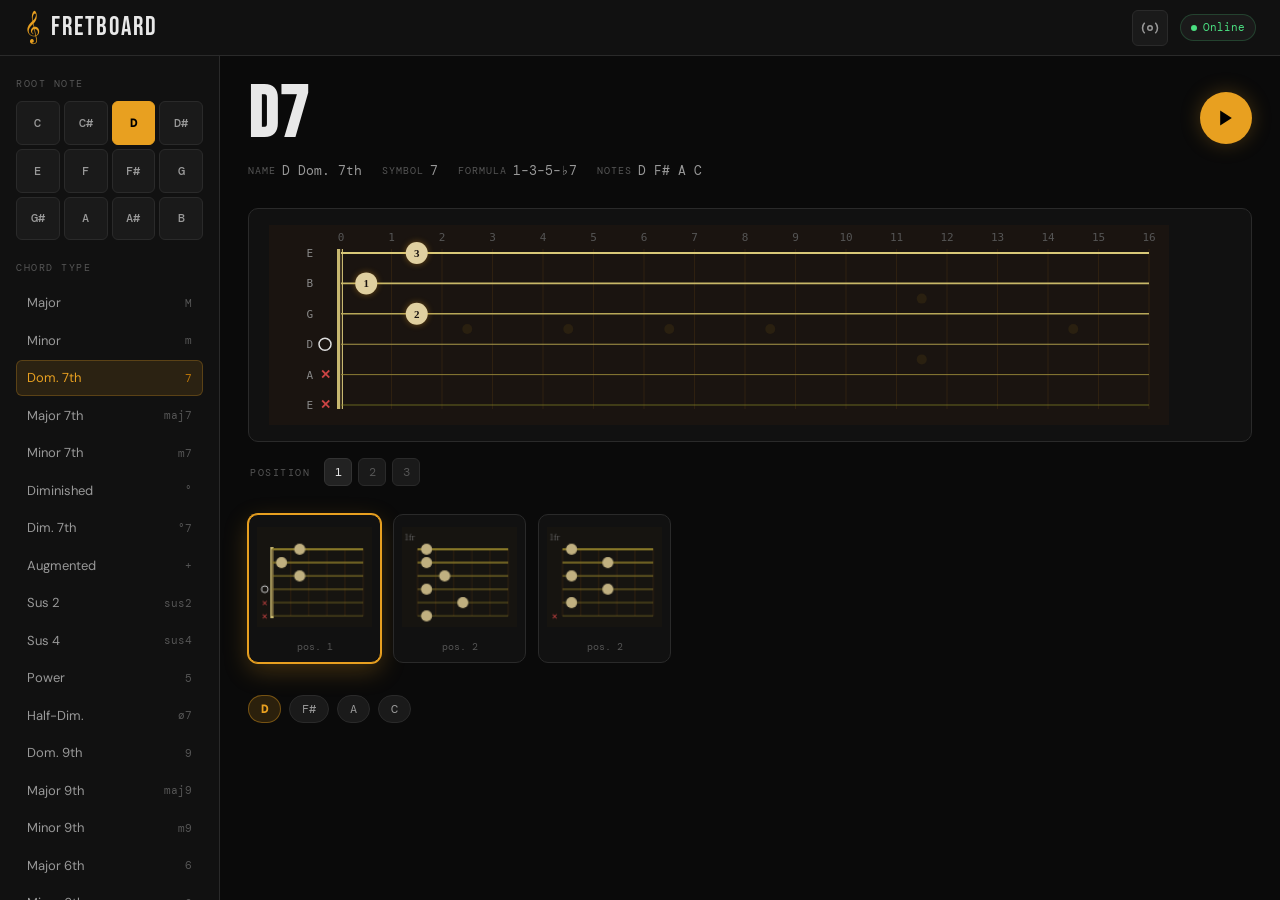
==== index.html @ 883b47ae "Initial commit" ====
<!DOCTYPE html>
<html lang="en">
<head>
  <meta charset="UTF-8">
  <meta name="viewport" content="width=device-width, initial-scale=1.0">
  <title>Fretboard — Guitar Chord Library</title>
  <link rel="manifest" href="manifest.json">
  <meta name="theme-color" content="#0a0a0a">
  <link rel="preconnect" href="https://fonts.googleapis.com">
  <link href="https://fonts.googleapis.com/css2?family=Bebas+Neue&family=DM+Mono:wght@300;400;500&family=DM+Sans:wght@300;400;500;600&display=swap" rel="stylesheet">
  <link rel="stylesheet" href="style.css">
</head>
<body>
  <div id="app">
    <!-- Header -->
    <header class="site-header">
      <div class="header-inner">
        <div class="logo">
          <span class="logo-icon">𝄞</span>
          <span class="logo-text">Fretboard</span>
        </div>
        <div class="header-controls">
          <button class="btn-icon" id="toggleTuning" title="Tuning">
            <svg width="18" height="18" viewBox="0 0 24 24" fill="none" stroke="currentColor" stroke-width="2"><circle cx="12" cy="12" r="3"/><path d="M19.07 4.93a10 10 0 0 1 0 14.14"/><path d="M4.93 4.93a10 10 0 0 0 0 14.14"/></svg>
          </button>
          <div class="offline-badge" id="offlineBadge">
            <span class="dot"></span><span>Offline</span>
          </div>
        </div>
      </div>
    </header>

    <!-- Main layout -->
    <div class="main-layout">
      <!-- Sidebar -->
      <aside class="sidebar">
        <div class="sidebar-section">
          <div class="section-label">Root Note</div>
          <div class="note-grid" id="noteGrid"></div>
        </div>
        <div class="sidebar-section">
          <div class="section-label">Chord Type</div>
          <div class="type-list" id="typeList"></div>
        </div>
        <div class="sidebar-section">
          <div class="section-label">Voicing</div>
          <div class="voicing-selector" id="voicingSelector"></div>
        </div>
      </aside>

      <!-- Main content -->
      <main class="main-content">
        <!-- Chord header -->
        <div class="chord-header">
          <div class="chord-title-group">
            <h1 class="chord-name" id="chordName">D7</h1>
            <div class="chord-meta" id="chordMeta">
              <span class="meta-item"><span class="meta-label">Name</span><span class="meta-value" id="chordFullName">Dominant seventh</span></span>
              <span class="meta-item"><span class="meta-label">Symbol</span><span class="meta-value" id="chordSymbol">7</span></span>
              <span class="meta-item"><span class="meta-label">Formula</span><span class="meta-value" id="chordFormula">1–3–5–♭7</span></span>
              <span class="meta-item"><span class="meta-label">Notes</span><span class="meta-value" id="chordNotes">D F♯ A C</span></span>
            </div>
          </div>
          <button class="play-btn" id="playBtn" title="Play chord">
            <svg width="20" height="20" viewBox="0 0 24 24" fill="currentColor"><polygon points="5 3 19 12 5 21 5 3"/></svg>
          </button>
        </div>

        <!-- Fretboard diagram -->
        <div class="fretboard-wrap">
          <div class="fretboard-container">
            <canvas id="fretboard" width="900" height="200"></canvas>
          </div>
        </div>

        <!-- Position selector -->
        <div class="position-row">
          <span class="position-label">Position</span>
          <div class="position-dots" id="positionDots"></div>
        </div>

        <!-- Chord diagram grid -->
        <div class="diagram-section">
          <div class="diagram-grid" id="diagramGrid"></div>
        </div>

        <!-- Scale notes reference -->
        <div class="notes-reference" id="notesReference"></div>
      </main>
    </div>
  </div>

  <!-- Tuning panel -->
  <div class="tuning-panel" id="tuningPanel">
    <div class="panel-header">
      <span>Tuning</span>
      <button class="btn-close" id="closeTuning">✕</button>
    </div>
    <div class="tuning-options" id="tuningOptions"></div>
  </div>
  <div class="overlay" id="overlay"></div>

  <script src="chords-data.js"></script>
  <script src="app.js"></script>
  <script>
    if ('serviceWorker' in navigator) {
      window.addEventListener('load', () => {
        navigator.serviceWorker.register('sw.js').catch(() => {});
      });
    }
  </script>
</body>
</html>
---- style.css ----
/* ── Variables ──────────────────────────────────── */
:root {
  --bg: #0a0a0a;
  --bg2: #111111;
  --bg3: #1a1a1a;
  --bg4: #222222;
  --border: #2a2a2a;
  --border2: #333333;
  --text: #e8e8e8;
  --text2: #999999;
  --text3: #555555;
  --accent: #e8a020;
  --accent2: #c07808;
  --accent-glow: rgba(232, 160, 32, 0.25);
  --green: #4ade80;
  --red: #f87171;
  --blue: #60a5fa;
  --string-e6: #f8f8f0;
  --string-a: #e8e0c8;
  --string-d: #d8d0b8;
  --string-g: #c8c0a8;
  --string-b: #b8b098;
  --string-e1: #a8a088;
  --fret-color: #3a3020;
  --nut-color: #c8b870;
  --dot-fill: #e8a020;
  --dot-stroke: #c07808;
  --dot-muted: #cc3333;
  --dot-open: #e8e8e8;
  --radius: 6px;
  --radius2: 10px;
  --sidebar-w: 220px;
  --header-h: 56px;
  --font-display: 'Bebas Neue', sans-serif;
  --font-mono: 'DM Mono', monospace;
  --font-body: 'DM Sans', sans-serif;
}

/* ── Reset ──────────────────────────────────────── */
*, *::before, *::after { box-sizing: border-box; margin: 0; padding: 0; }
html, body { height: 100%; }
body {
  background: var(--bg);
  color: var(--text);
  font-family: var(--font-body);
  font-size: 14px;
  line-height: 1.5;
  overflow-x: hidden;
}
button { cursor: pointer; border: none; background: none; color: inherit; font: inherit; }

/* ── Header ─────────────────────────────────────── */
.site-header {
  height: var(--header-h);
  background: var(--bg2);
  border-bottom: 1px solid var(--border);
  position: sticky;
  top: 0;
  z-index: 100;
}
.header-inner {
  max-width: 1280px;
  margin: 0 auto;
  height: 100%;
  padding: 0 24px;
  display: flex;
  align-items: center;
  justify-content: space-between;
}
.logo {
  display: flex;
  align-items: center;
  gap: 10px;
}
.logo-icon {
  font-size: 28px;
  color: var(--accent);
  line-height: 1;
  margin-top: -2px;
}
.logo-text {
  font-family: var(--font-display);
  font-size: 26px;
  letter-spacing: 2px;
  color: var(--text);
}
.header-controls {
  display: flex;
  align-items: center;
  gap: 12px;
}
.btn-icon {
  width: 36px;
  height: 36px;
  display: flex;
  align-items: center;
  justify-content: center;
  border-radius: var(--radius);
  background: var(--bg3);
  border: 1px solid var(--border);
  color: var(--text2);
  transition: all 0.15s;
}
.btn-icon:hover { color: var(--text); border-color: var(--border2); background: var(--bg4); }
.offline-badge {
  display: flex;
  align-items: center;
  gap: 6px;
  padding: 4px 10px;
  border-radius: 20px;
  background: var(--bg3);
  border: 1px solid var(--border);
  font-size: 11px;
  font-family: var(--font-mono);
  color: var(--text3);
  transition: all 0.3s;
}
.offline-badge.online { color: var(--green); border-color: rgba(74, 222, 128, 0.2); }
.offline-badge.offline { color: var(--accent); border-color: var(--accent-glow); }
.offline-badge .dot {
  width: 6px;
  height: 6px;
  border-radius: 50%;
  background: currentColor;
}
.offline-badge.online .dot { animation: pulse-green 2s infinite; }
@keyframes pulse-green { 0%,100% { opacity:1; } 50% { opacity:0.4; } }

/* ── Layout ─────────────────────────────────────── */
.main-layout {
  display: flex;
  max-width: 1280px;
  margin: 0 auto;
  min-height: calc(100vh - var(--header-h));
}

/* ── Sidebar ─────────────────────────────────────── */
.sidebar {
  width: var(--sidebar-w);
  flex-shrink: 0;
  border-right: 1px solid var(--border);
  padding: 20px 0;
  position: sticky;
  top: var(--header-h);
  height: calc(100vh - var(--header-h));
  overflow-y: auto;
  background: var(--bg2);
}
.sidebar::-webkit-scrollbar { width: 4px; }
.sidebar::-webkit-scrollbar-track { background: transparent; }
.sidebar::-webkit-scrollbar-thumb { background: var(--border2); border-radius: 2px; }
.sidebar-section { padding: 0 16px 20px; }
.section-label {
  font-size: 10px;
  font-family: var(--font-mono);
  letter-spacing: 1.5px;
  text-transform: uppercase;
  color: var(--text3);
  margin-bottom: 10px;
}

/* Note grid */
.note-grid {
  display: grid;
  grid-template-columns: repeat(4, 1fr);
  gap: 4px;
}
.note-btn {
  aspect-ratio: 1;
  display: flex;
  align-items: center;
  justify-content: center;
  border-radius: var(--radius);
  background: var(--bg3);
  border: 1px solid var(--border);
  font-size: 12px;
  font-weight: 500;
  color: var(--text2);
  transition: all 0.15s;
  font-family: var(--font-mono);
}
.note-btn:hover { background: var(--bg4); color: var(--text); border-color: var(--border2); }
.note-btn.active {
  background: var(--accent);
  color: #000;
  border-color: var(--accent);
  font-weight: 600;
}

/* Type list */
.type-list { display: flex; flex-direction: column; gap: 2px; }
.type-btn {
  display: flex;
  align-items: center;
  justify-content: space-between;
  padding: 7px 10px;
  border-radius: var(--radius);
  background: transparent;
  border: 1px solid transparent;
  font-size: 13px;
  color: var(--text2);
  transition: all 0.12s;
  text-align: left;
  width: 100%;
}
.type-btn:hover { background: var(--bg3); color: var(--text); }
.type-btn.active {
  background: rgba(232, 160, 32, 0.12);
  color: var(--accent);
  border-color: rgba(232, 160, 32, 0.25);
}
.type-symbol {
  font-family: var(--font-mono);
  font-size: 11px;
  color: var(--text3);
}
.type-btn.active .type-symbol { color: var(--accent2); }

/* Voicing */
.voicing-selector { display: flex; flex-direction: column; gap: 3px; }
.voicing-btn {
  padding: 6px 10px;
  border-radius: var(--radius);
  background: var(--bg3);
  border: 1px solid var(--border);
  font-size: 12px;
  font-family: var(--font-mono);
  color: var(--text2);
  transition: all 0.12s;
  text-align: left;
}
.voicing-btn:hover { color: var(--text); border-color: var(--border2); }
.voicing-btn.active {
  background: var(--bg4);
  color: var(--text);
  border-color: var(--border2);
}

/* ── Main Content ─────────────────────────────────── */
.main-content {
  flex: 1;
  padding: 28px 28px 60px;
  min-width: 0;
}

/* Chord header */
.chord-header {
  display: flex;
  align-items: flex-start;
  justify-content: space-between;
  margin-bottom: 28px;
}
.chord-name {
  font-family: var(--font-display);
  font-size: 72px;
  line-height: 0.9;
  letter-spacing: 2px;
  color: var(--text);
  margin-bottom: 12px;
}
.chord-meta {
  display: flex;
  flex-wrap: wrap;
  gap: 6px 20px;
}
.meta-item { display: flex; align-items: center; gap: 6px; }
.meta-label {
  font-size: 10px;
  font-family: var(--font-mono);
  text-transform: uppercase;
  letter-spacing: 1px;
  color: var(--text3);
}
.meta-value {
  font-size: 13px;
  font-family: var(--font-mono);
  color: var(--text2);
}
.play-btn {
  width: 52px;
  height: 52px;
  display: flex;
  align-items: center;
  justify-content: center;
  border-radius: 50%;
  background: var(--accent);
  color: #000;
  flex-shrink: 0;
  margin-top: 8px;
  transition: all 0.15s;
  box-shadow: 0 0 20px var(--accent-glow);
}
.play-btn:hover { background: #f0b030; transform: scale(1.06); }
.play-btn:active { transform: scale(0.96); }

/* Fretboard */
.fretboard-wrap {
  background: var(--bg2);
  border: 1px solid var(--border);
  border-radius: var(--radius2);
  overflow: hidden;
  margin-bottom: 16px;
  padding: 16px 20px;
}
.fretboard-container { overflow-x: auto; }
canvas#fretboard { display: block; }

/* Position row */
.position-row {
  display: flex;
  align-items: center;
  gap: 14px;
  margin-bottom: 28px;
  padding: 0 2px;
}
.position-label {
  font-size: 10px;
  font-family: var(--font-mono);
  text-transform: uppercase;
  letter-spacing: 1.5px;
  color: var(--text3);
}
.position-dots { display: flex; gap: 6px; }
.pos-dot {
  width: 28px;
  height: 28px;
  display: flex;
  align-items: center;
  justify-content: center;
  border-radius: var(--radius);
  background: var(--bg3);
  border: 1px solid var(--border);
  font-size: 12px;
  font-family: var(--font-mono);
  color: var(--text3);
  cursor: pointer;
  transition: all 0.12s;
}
.pos-dot:hover { color: var(--text2); border-color: var(--border2); }
.pos-dot.active {
  background: var(--bg4);
  color: var(--text);
  border-color: var(--border2);
}

/* Diagram section */
.diagram-section { margin-bottom: 32px; }
.diagram-grid {
  display: grid;
  grid-template-columns: repeat(auto-fill, minmax(120px, 1fr));
  gap: 12px;
}
.chord-diagram {
  background: var(--bg2);
  border: 1px solid var(--border);
  border-radius: var(--radius2);
  overflow: hidden;
  cursor: pointer;
  transition: all 0.15s;
  padding: 12px 8px 8px;
}
.chord-diagram:hover {
  border-color: var(--border2);
  transform: translateY(-2px);
  box-shadow: 0 8px 24px rgba(0,0,0,0.4);
}
.chord-diagram.active {
  border-color: var(--accent);
  box-shadow: 0 0 0 1px var(--accent), 0 8px 24px var(--accent-glow);
}
.diagram-canvas-wrap { width: 100%; }
.diagram-label {
  text-align: center;
  font-size: 10px;
  font-family: var(--font-mono);
  color: var(--text3);
  margin-top: 6px;
}

/* Notes reference */
.notes-reference {
  display: flex;
  gap: 8px;
  flex-wrap: wrap;
}
.note-pill {
  padding: 4px 12px;
  border-radius: 20px;
  background: var(--bg3);
  border: 1px solid var(--border);
  font-size: 12px;
  font-family: var(--font-mono);
  color: var(--text2);
}
.note-pill.root {
  background: rgba(232, 160, 32, 0.15);
  border-color: rgba(232, 160, 32, 0.4);
  color: var(--accent);
  font-weight: 600;
}

/* ── Tuning Panel ─────────────────────────────────── */
.overlay {
  position: fixed;
  inset: 0;
  background: rgba(0,0,0,0.6);
  z-index: 200;
  opacity: 0;
  pointer-events: none;
  transition: opacity 0.2s;
}
.overlay.show { opacity: 1; pointer-events: all; }
.tuning-panel {
  position: fixed;
  top: 0;
  right: 0;
  width: 280px;
  height: 100vh;
  background: var(--bg2);
  border-left: 1px solid var(--border);
  z-index: 201;
  transform: translateX(100%);
  transition: transform 0.25s cubic-bezier(0.4, 0, 0.2, 1);
  padding: 0;
}
.tuning-panel.show { transform: translateX(0); }
.panel-header {
  display: flex;
  align-items: center;
  justify-content: space-between;
  padding: 18px 20px;
  border-bottom: 1px solid var(--border);
  font-family: var(--font-mono);
  font-size: 13px;
  letter-spacing: 1px;
  color: var(--text2);
  text-transform: uppercase;
}
.btn-close {
  width: 28px;
  height: 28px;
  display: flex;
  align-items: center;
  justify-content: center;
  border-radius: var(--radius);
  background: var(--bg3);
  font-size: 12px;
  color: var(--text3);
  transition: all 0.12s;
}
.btn-close:hover { color: var(--text); background: var(--bg4); }
.tuning-options { padding: 16px; display: flex; flex-direction: column; gap: 6px; }
.tuning-option {
  display: flex;
  align-items: center;
  justify-content: space-between;
  padding: 10px 14px;
  border-radius: var(--radius);
  background: var(--bg3);
  border: 1px solid var(--border);
  cursor: pointer;
  transition: all 0.12s;
}
.tuning-option:hover { border-color: var(--border2); background: var(--bg4); }
.tuning-option.active { border-color: var(--accent); background: rgba(232,160,32,0.08); }
.tuning-name { font-size: 13px; font-weight: 500; }
.tuning-notes { font-size: 11px; font-family: var(--font-mono); color: var(--text3); }
.tuning-option.active .tuning-notes { color: var(--accent2); }

/* ── Scrollbar ────────────────────────────────────── */
::-webkit-scrollbar { width: 6px; height: 6px; }
::-webkit-scrollbar-track { background: var(--bg); }
::-webkit-scrollbar-thumb { background: var(--border2); border-radius: 3px; }
::-webkit-scrollbar-thumb:hover { background: var(--text3); }

/* ── Mobile ───────────────────────────────────────── */
@media (max-width: 768px) {
  .main-layout { flex-direction: column; }
  .sidebar {
    width: 100%;
    height: auto;
    position: static;
    border-right: none;
    border-bottom: 1px solid var(--border);
    padding: 16px 0;
    display: grid;
    grid-template-columns: 1fr 1fr;
    gap: 0;
  }
  .sidebar-section:last-child { display: none; }
  .chord-name { font-size: 52px; }
  .diagram-grid { grid-template-columns: repeat(auto-fill, minmax(100px, 1fr)); }
  .main-content { padding: 20px 16px 40px; }
  canvas#fretboard { width: 800px; }
}

/* ── Loading / transitions ────────────────────────── */
.fade-in { animation: fadeIn 0.2s ease-out; }
@keyframes fadeIn { from { opacity:0; transform: translateY(4px); } to { opacity:1; transform: none; } }
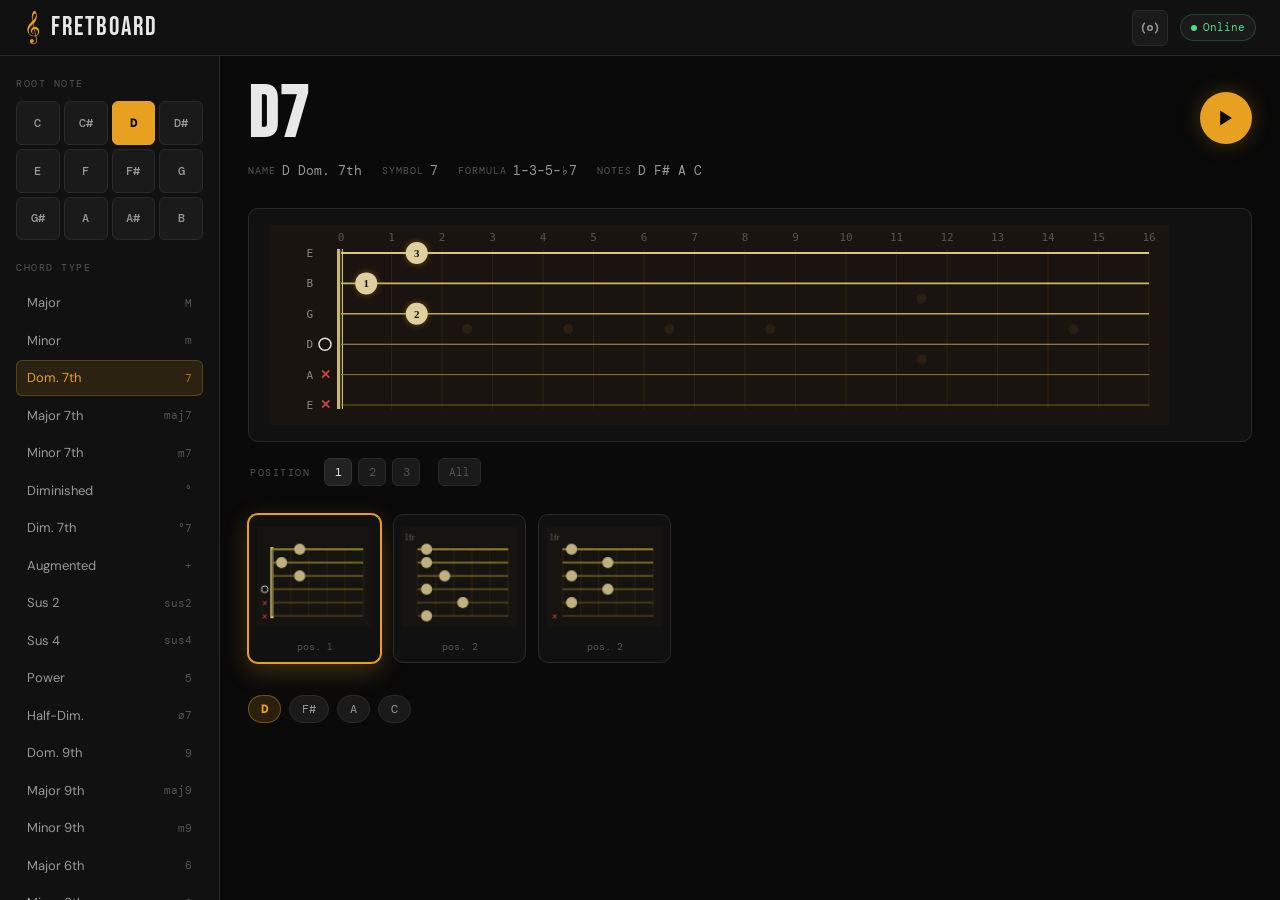
==== commit 13460dfc: "Add more chord voicings and show-all-positions toggle - Extended E-shape and A-shape barre templates" ====
--- a/index.html
+++ b/index.html
@@ -77,6 +77,7 @@
         <div class="position-row">
           <span class="position-label">Position</span>
           <div class="position-dots" id="positionDots"></div>
+          <button class="show-all-btn" id="showAllBtn" title="Show all positions">All</button>
         </div>
 
         <!-- Chord diagram grid -->
--- a/style.css
+++ b/style.css
@@ -342,6 +342,26 @@
   color: var(--text);
   border-color: var(--border2);
 }
+.show-all-btn {
+  margin-left: 4px;
+  padding: 0 10px;
+  height: 28px;
+  border-radius: var(--radius);
+  background: var(--bg3);
+  border: 1px solid var(--border);
+  font-size: 11px;
+  font-family: var(--font-mono);
+  color: var(--text3);
+  cursor: pointer;
+  transition: all 0.12s;
+  white-space: nowrap;
+}
+.show-all-btn:hover { color: var(--text2); border-color: var(--border2); }
+.show-all-btn.active {
+  background: rgba(232, 160, 32, 0.12);
+  color: var(--accent);
+  border-color: rgba(232, 160, 32, 0.35);
+}
 
 /* Diagram section */
 .diagram-section { margin-bottom: 32px; }
